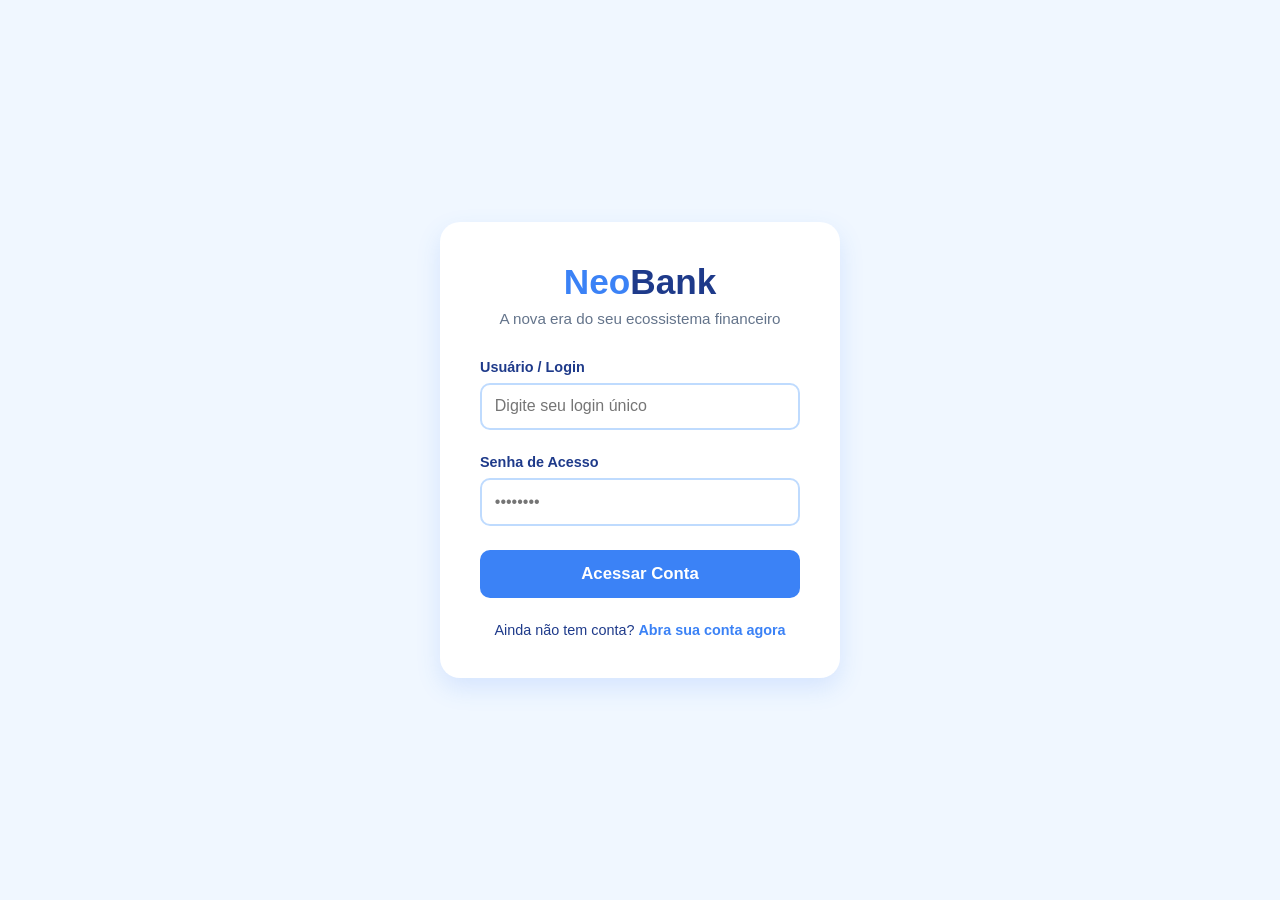
==== frontend/index.html @ 08e829f9 "feat:integração do cadastro com a API e orquestração de entidades" ====
<!DOCTYPE html>
<html lang="pt-BR">
<head>
    <meta charset="UTF-8">
    <meta name="viewport" content="width=device-width, initial-scale=1.0">
    <title>NeoBank - Login</title>
    <link rel="stylesheet" href="css/style.css">
    <script src="js/login.js" defer></script>
</head>
<body>
    <div class="login-container">
        <div class="brand">
            <h1>Neo<span>Bank</span></h1>
            <p>A nova era do seu ecossistema financeiro</p>
        </div>

        <div id="errorBanner" class="error-message"></div>

        <form id="loginForm" onsubmit="efetuarLogin(event)">
            <div class="form-group">
                <label for="login">Usuário / Login</label>
                <input type="text" id="login" placeholder="Digite seu login único" autocomplete="username">
            </div>

            <div class="form-group">
                <label for="senha">Senha de Acesso</label>
                <input type="password" id="senha" placeholder="••••••••" autocomplete="current-password">
            </div>

            <button type="submit" class="btn-login">Acessar Conta</button>
        </form>

        <div class="footer-links">
            <p>Ainda não tem conta? <a href="cadastro.html">Abra sua conta agora</a></p>
        </div>
    </div>
</body>
</html>
---- frontend/css/style.css ----
/* css/style.css */
:root {
    --bg-color: #f0f7ff; /* Azul céu bem claro para o fundo da página */
    --card-bg: #ffffff; /* Fundo branco para a caixinha de login */
    --text-main: #1e3a8a; /* Azul marinho para os textos e títulos */
    --text-muted: #64748b; /* Cinza azulado para textos secundários */
    --primary-blue: #3b82f6; /* Azul vibrante e amigável para o botão */
    --hover-blue: #2563eb; /* Azul um pouco mais escuro para quando passar o mouse */
    --input-border: #bfdbfe; /* Bordinha azul clara nos campos de digitar */
    --error-red: #ef4444; /* Vermelho padrão para mensagens de erro */
}

* {
    box-sizing: border-box;
    margin: 0;
    padding: 0;
    font-family: 'Segoe UI', Tahoma, Geneva, Verdana, sans-serif;
}

body {
    background-color: var(--bg-color);
    color: var(--text-main);
    height: 100vh;
    display: flex;
    justify-content: center;
    align-items: center;
}

.login-container {
    background-color: var(--card-bg);
    padding: 2.5rem;
    /* Bordas bem redondinhas deixam o visual mais descontraído */
    border-radius: 20px; 
    /* Sombra azulada e difusa para descolar a caixa do fundo */
    box-shadow: 0 10px 25px rgba(59, 130, 246, 0.15); 
    width: 100%;
    max-width: 400px;
}

.brand { 
    text-align: center; 
    margin-bottom: 2rem; 
}

.brand h1 { 
    font-size: 2.2rem; 
    font-weight: 700; 
    color: var(--primary-blue); 
}

.brand h1 span { 
    color: var(--text-main); 
}

.brand p { 
    color: var(--text-muted); 
    font-size: 0.95rem; 
    margin-top: 0.5rem; 
}

.form-group { 
    margin-bottom: 1.5rem; 
}

.form-group label { 
    display: block; 
    margin-bottom: 0.5rem; 
    color: var(--text-main); 
    font-size: 0.9rem; 
    font-weight: 600; 
}

.form-group input { 
    width: 100%; 
    padding: 0.8rem; 
    border: 2px solid var(--input-border); 
    border-radius: 10px; 
    font-size: 1rem; 
    color: var(--text-main);
    transition: border-color 0.3s ease;
}

.form-group input:focus { 
    outline: none; 
    border-color: var(--primary-blue); 
}

.form-group input.invalid { 
    border-color: var(--error-red); 
}

.error-message { 
    background-color: #fef2f2; 
    border-left: 4px solid var(--error-red); 
    color: var(--error-red); 
    padding: 0.75rem; 
    border-radius: 6px; 
    font-size: 0.85rem; 
    margin-bottom: 1.5rem; 
    display: none; 
}

.btn-login { 
    width: 100%; 
    padding: 0.9rem; 
    background-color: var(--primary-blue); 
    color: white; 
    border: none; 
    border-radius: 10px; 
    font-size: 1.05rem; 
    font-weight: 600; 
    cursor: pointer; 
    transition: background-color 0.3s, transform 0.1s; 
}

.btn-login:hover { 
    background-color: var(--hover-blue); 
    transform: translateY(-2px); 
}

.footer-links { 
    text-align: center; 
    margin-top: 1.5rem; 
    font-size: 0.9rem; 
}

.footer-links a { 
    color: var(--primary-blue); 
    text-decoration: none; 
    font-weight: 600; 
}

.footer-links a:hover { 
    text-decoration: underline; 
}
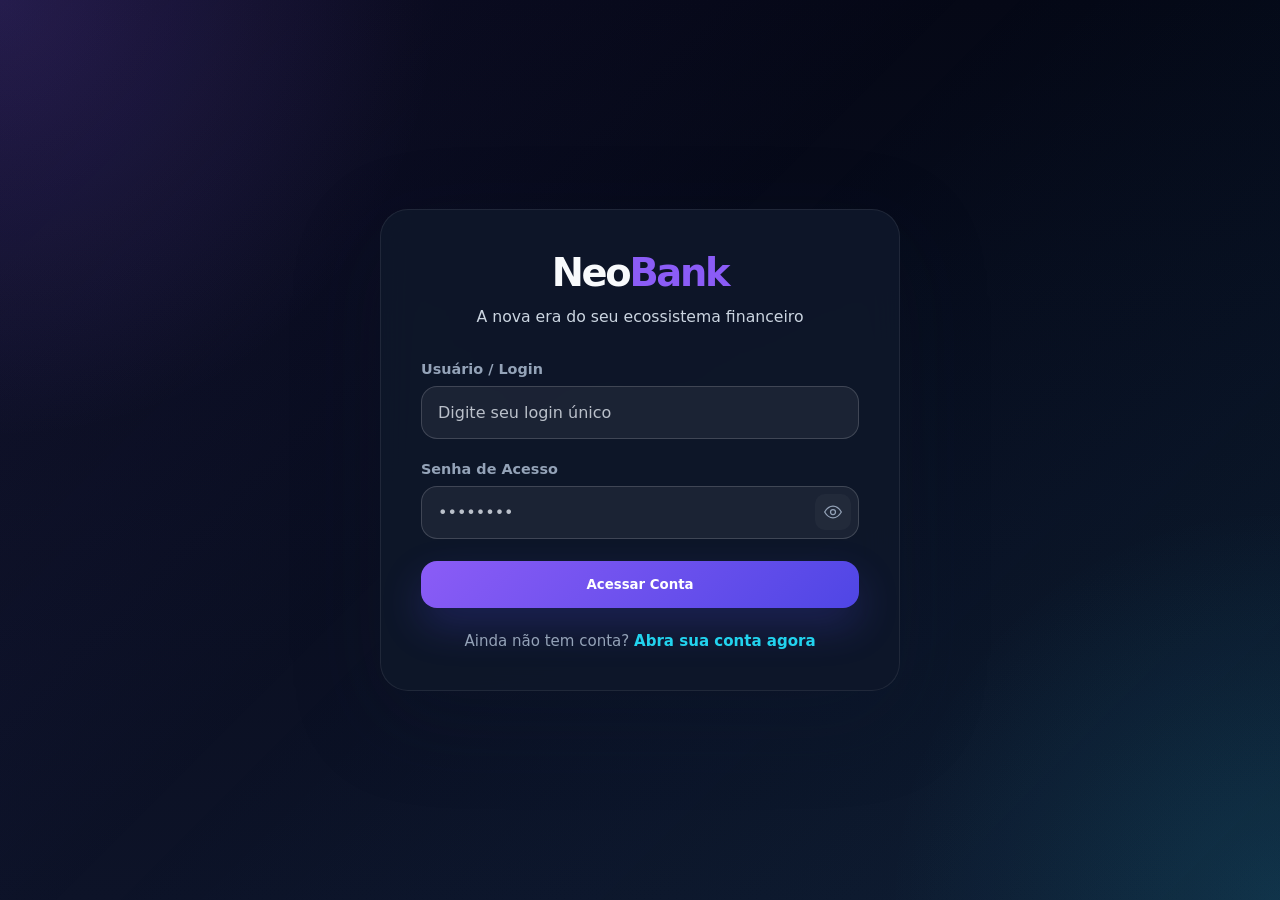
==== commit 059886aa: "-m feat "Atualizações no front-end básico"" ====
--- a/frontend/index.html
+++ b/frontend/index.html
@@ -24,7 +24,15 @@
 
             <div class="form-group">
                 <label for="senha">Senha de Acesso</label>
-                <input type="password" id="senha" placeholder="••••••••" autocomplete="current-password">
+                <div class="password-wrapper">
+                    <input type="password" id="senha" placeholder="••••••••" autocomplete="current-password">
+                    <button type="button" class="toggle-password" aria-label="Mostrar senha">
+                        <svg width="20" height="20" viewBox="0 0 24 24" fill="none" xmlns="http://www.w3.org/2000/svg">
+                            <path d="M2 12s4-7 10-7 10 7 10 7-4 7-10 7S2 12 2 12z" stroke="currentColor" stroke-width="1.5" stroke-linecap="round" stroke-linejoin="round"></path>
+                            <circle cx="12" cy="12" r="3" stroke="currentColor" stroke-width="1.5" stroke-linecap="round" stroke-linejoin="round"></circle>
+                        </svg>
+                    </button>
+                </div>
             </div>
 
             <button type="submit" class="btn-login">Acessar Conta</button>
--- a/frontend/css/style.css
+++ b/frontend/css/style.css
@@ -1,135 +1,456 @@
-/* css/style.css */
 :root {
-    --bg-color: #f0f7ff; /* Azul céu bem claro para o fundo da página */
-    --card-bg: #ffffff; /* Fundo branco para a caixinha de login */
-    --text-main: #1e3a8a; /* Azul marinho para os textos e títulos */
-    --text-muted: #64748b; /* Cinza azulado para textos secundários */
-    --primary-blue: #3b82f6; /* Azul vibrante e amigável para o botão */
-    --hover-blue: #2563eb; /* Azul um pouco mais escuro para quando passar o mouse */
-    --input-border: #bfdbfe; /* Bordinha azul clara nos campos de digitar */
-    --error-red: #ef4444; /* Vermelho padrão para mensagens de erro */
+    --bg-dark: #080b1a;
+    --bg-panel: rgba(15, 23, 42, 0.92);
+    --bg-card: rgba(255, 255, 255, 0.08);
+    --bg-card-solid: #0f172a;
+    --text-main: #eef2ff;
+    --text-muted: #cbd5e1;
+    --text-soft: #94a3b8;
+    --primary-purple: #8b5cf6;
+    --primary-blue: #4f46e5;
+    --accent: #22d3ee;
+    --hover-purple: #7c3aed;
+    --border: rgba(255, 255, 255, 0.12);
+    --input-bg: rgba(255, 255, 255, 0.06);
+    --input-border: rgba(255, 255, 255, 0.16);
+    --error-red: #f87171;
+    --success-green: #34d399;
 }
 
 * {
     box-sizing: border-box;
     margin: 0;
     padding: 0;
-    font-family: 'Segoe UI', Tahoma, Geneva, Verdana, sans-serif;
+}
+
+html {
+    scroll-behavior: smooth;
 }
 
 body {
-    background-color: var(--bg-color);
+    min-height: 100vh;
+    font-family: 'Segoe UI', 'Inter', system-ui, sans-serif;
+    background: radial-gradient(circle at top left, rgba(139, 92, 246, 0.18), transparent 28%),
+                radial-gradient(circle at bottom right, rgba(34, 211, 238, 0.12), transparent 25%),
+                linear-gradient(180deg, #050816 0%, #0d1328 100%);
     color: var(--text-main);
-    height: 100vh;
     display: flex;
     justify-content: center;
     align-items: center;
-}
-
-.login-container {
-    background-color: var(--card-bg);
+    padding: 2rem;
+}
+
+body::before {
+    content: '';
+    position: fixed;
+    inset: 0;
+    background: linear-gradient(135deg, rgba(139, 92, 246, 0.08), transparent 45%, rgba(34, 211, 238, 0.06));
+    pointer-events: none;
+}
+
+a { color: inherit; }
+
+button, input, select {
+    font-family: inherit;
+}
+
+.login-container,
+.dashboard-container,
+.register-container {
+    width: 100%;
+    max-width: 520px;
+    background: rgba(15, 23, 42, 0.92);
+    border: 1px solid rgba(255, 255, 255, 0.08);
+    border-radius: 28px;
+    box-shadow: 0 28px 90px rgba(15, 23, 42, 0.22);
+    backdrop-filter: blur(18px);
     padding: 2.5rem;
-    /* Bordas bem redondinhas deixam o visual mais descontraído */
-    border-radius: 20px; 
-    /* Sombra azulada e difusa para descolar a caixa do fundo */
-    box-shadow: 0 10px 25px rgba(59, 130, 246, 0.15); 
+    position: relative;
+    z-index: 1;
+}
+
+.dashboard-body {
     width: 100%;
-    max-width: 400px;
-}
-
-.brand { 
-    text-align: center; 
-    margin-bottom: 2rem; 
-}
-
-.brand h1 { 
-    font-size: 2.2rem; 
-    font-weight: 700; 
-    color: var(--primary-blue); 
-}
-
-.brand h1 span { 
-    color: var(--text-main); 
-}
-
-.brand p { 
-    color: var(--text-muted); 
-    font-size: 0.95rem; 
-    margin-top: 0.5rem; 
-}
-
-.form-group { 
-    margin-bottom: 1.5rem; 
-}
-
-.form-group label { 
-    display: block; 
-    margin-bottom: 0.5rem; 
-    color: var(--text-main); 
-    font-size: 0.9rem; 
-    font-weight: 600; 
-}
-
-.form-group input { 
-    width: 100%; 
-    padding: 0.8rem; 
-    border: 2px solid var(--input-border); 
-    border-radius: 10px; 
-    font-size: 1rem; 
+}
+
+.brand {
+    text-align: center;
+    margin-bottom: 2rem;
+}
+
+.brand h1 {
+    font-size: clamp(2rem, 3vw, 2.8rem);
+    letter-spacing: -0.06em;
+    margin-bottom: 0.55rem;
+    color: #f8fafc;
+}
+
+.brand h1 span {
+    color: var(--primary-purple);
+}
+
+.brand p {
+    color: var(--text-muted);
+    font-size: 0.98rem;
+    line-height: 1.6;
+}
+
+.form-group {
+    margin-bottom: 1.4rem;
+}
+
+.form-group label {
+    display: block;
+    margin-bottom: 0.55rem;
+    color: var(--text-soft);
+    font-size: 0.9rem;
+    font-weight: 600;
+}
+
+.form-group input,
+.form-group select {
+    width: 100%;
+    padding: 1rem 1rem;
+    border-radius: 16px;
+    border: 1px solid var(--input-border);
+    background: var(--input-bg);
     color: var(--text-main);
-    transition: border-color 0.3s ease;
-}
-
-.form-group input:focus { 
-    outline: none; 
-    border-color: var(--primary-blue); 
-}
-
-.form-group input.invalid { 
-    border-color: var(--error-red); 
-}
-
-.error-message { 
-    background-color: #fef2f2; 
-    border-left: 4px solid var(--error-red); 
-    color: var(--error-red); 
-    padding: 0.75rem; 
-    border-radius: 6px; 
-    font-size: 0.85rem; 
-    margin-bottom: 1.5rem; 
-    display: none; 
-}
-
-.btn-login { 
-    width: 100%; 
-    padding: 0.9rem; 
-    background-color: var(--primary-blue); 
-    color: white; 
-    border: none; 
-    border-radius: 10px; 
-    font-size: 1.05rem; 
-    font-weight: 600; 
-    cursor: pointer; 
-    transition: background-color 0.3s, transform 0.1s; 
-}
-
-.btn-login:hover { 
-    background-color: var(--hover-blue); 
-    transform: translateY(-2px); 
-}
-
-.footer-links { 
-    text-align: center; 
-    margin-top: 1.5rem; 
-    font-size: 0.9rem; 
-}
-
-.footer-links a { 
-    color: var(--primary-blue); 
-    text-decoration: none; 
-    font-weight: 600; 
-}
-
-.footer-links a:hover { 
-    text-decoration: underline; 
-}+    font-size: 1rem;
+    outline: none;
+    transition: border-color 0.25s ease, transform 0.25s ease, background-color 0.25s ease;
+}
+
+.form-group input::placeholder,
+.form-group select::placeholder {
+    color: rgba(226, 232, 240, 0.8);
+}
+
+.form-group input:hover,
+.form-group select:hover,
+.form-group input:focus,
+.form-group select:focus {
+    border-color: rgba(139, 92, 246, 0.6);
+    background: rgba(255, 255, 255, 0.1);
+    transform: translateY(-1px);
+}
+
+.form-group select {
+    appearance: none;
+}
+
+/* Password toggle */
+.password-wrapper {
+    position: relative;
+}
+.password-wrapper input {
+    padding-right: 3.4rem;
+}
+.toggle-password {
+    position: absolute;
+    right: 8px;
+    top: 50%;
+    transform: translateY(-50%);
+    height: 36px;
+    width: 36px;
+    border-radius: 10px;
+    border: none;
+    background: rgba(255,255,255,0.03);
+    display: inline-flex;
+    align-items: center;
+    justify-content: center;
+    cursor: pointer;
+    color: var(--text-soft);
+}
+.toggle-password:hover { background: rgba(255,255,255,0.06); color: var(--accent); }
+.toggle-password svg { display: block; }
+.toggle-password.visible { color: var(--accent); }
+
+/* Improved select appearance */
+.form-group select {
+    background-image: url('data:image/svg+xml;utf8,<svg xmlns="http://www.w3.org/2000/svg" width="18" height="18" viewBox="0 0 24 24"><path fill="%23ffffff" d="M7 10l5 5 5-5z"/></svg>');
+    background-repeat: no-repeat;
+    background-position: right 12px center;
+    padding-right: 3rem;
+}
+.form-group select:disabled { opacity: 0.6; }
+.form-group select option[hidden] { color: var(--text-soft); }
+
+/* Melhorar contraste das opções do select quando o navegador usa fundo claro */
+.form-group select option {
+    color: #0f172a; /* texto escuro sobre fundo claro do dropdown nativo */
+    background: #ffffff;
+}
+.form-group select option[value=""] {
+    color: var(--text-soft);
+}
+
+button:disabled,
+.btn-login:disabled {
+    opacity: 0.65;
+    cursor: not-allowed;
+    transform: none;
+}
+
+.error-message {
+    background-color: rgba(248, 113, 113, 0.16);
+    border-left: 4px solid var(--error-red);
+    color: #fecaca;
+    padding: 1rem 1rem;
+    border-radius: 14px;
+    font-size: 0.95rem;
+    margin-bottom: 1.5rem;
+    display: none;
+}
+
+.btn-login,
+.btn-sair,
+.btn-acao {
+    border: none;
+    border-radius: 16px;
+    font-weight: 700;
+    cursor: pointer;
+    transition: transform 0.25s ease, filter 0.25s ease, box-shadow 0.25s ease;
+}
+
+.btn-login {
+    width: 100%;
+    padding: 1rem 1.2rem;
+    background: linear-gradient(135deg, var(--primary-purple), var(--primary-blue));
+    color: #fff;
+    box-shadow: 0 18px 40px rgba(79, 70, 229, 0.24);
+}
+
+.btn-login:hover {
+    transform: translateY(-2px);
+    filter: brightness(1.05);
+}
+
+.footer-links {
+    text-align: center;
+    margin-top: 1.5rem;
+    font-size: 0.94rem;
+    color: var(--text-soft);
+}
+
+.footer-links a {
+    color: var(--accent);
+    text-decoration: none;
+    font-weight: 700;
+}
+
+.footer-links a:hover {
+    text-decoration: underline;
+}
+
+.dashboard-container {
+    max-width: 900px;
+    padding: 2rem;
+    display: grid;
+    gap: 1.75rem;
+}
+
+.dashboard-grid {
+    display: grid;
+    gap: 1.75rem;
+}
+
+.dash-chip {
+    display: inline-flex;
+    align-items: center;
+    justify-content: center;
+    gap: 0.5rem;
+    padding: 0.6rem 0.9rem;
+    border-radius: 999px;
+    background: rgba(99, 102, 241, 0.16);
+    color: #dbeafe;
+    font-size: 0.85rem;
+    font-weight: 700;
+    letter-spacing: 0.02em;
+    margin-bottom: 0.95rem;
+}
+
+.dash-header {
+    display: flex;
+    justify-content: space-between;
+    align-items: center;
+    gap: 1rem;
+    padding: 1.25rem 1.5rem;
+    border-radius: 24px;
+    background: rgba(255, 255, 255, 0.06);
+    border: 1px solid rgba(255, 255, 255, 0.08);
+}
+
+.boas-vindas {
+    color: var(--text-soft);
+    font-size: 0.95rem;
+    margin-bottom: 0.35rem;
+}
+
+.nome-usuario {
+    color: #f8fafc;
+    font-size: clamp(1.75rem, 2.6vw, 2.4rem);
+    margin: 0;
+}
+
+.btn-sair {
+    padding: 0.9rem 1.2rem;
+    background: rgba(255, 255, 255, 0.06);
+    color: var(--text-main);
+    border: 1px solid rgba(255, 255, 255, 0.14);
+}
+
+.btn-sair:hover {
+    transform: translateY(-1px);
+    background: rgba(139, 92, 246, 0.18);
+    color: #f8fafc;
+}
+
+.card-saldo {
+    padding: 2rem;
+    border-radius: 28px;
+    background: linear-gradient(135deg, rgba(139, 92, 246, 0.18), rgba(15, 23, 42, 0.95));
+    border: 1px solid rgba(255, 255, 255, 0.08);
+    box-shadow: 0 24px 70px rgba(15, 23, 42, 0.24);
+    position: relative;
+    overflow: hidden;
+}
+
+.card-saldo::before {
+    content: '';
+    position: absolute;
+    inset: -40% auto auto -40%;
+    width: 280px;
+    height: 280px;
+    background: rgba(99, 102, 241, 0.18);
+    border-radius: 50%;
+}
+
+.card-saldo * {
+    position: relative;
+    z-index: 1;
+}
+
+.card-saldo p {
+    color: var(--text-soft);
+    font-size: 0.95rem;
+    margin-bottom: 0.9rem;
+    font-weight: 600;
+}
+
+.card-saldo h1 {
+    color: #fff;
+    font-size: clamp(2.8rem, 4vw, 3.5rem);
+    margin: 0;
+    letter-spacing: -0.05em;
+}
+
+.info-conta {
+    color: var(--text-soft);
+    font-size: 0.95rem;
+    margin-top: 1rem;
+}
+
+.acoes-banco {
+    display: grid;
+    grid-template-columns: repeat(3, minmax(0, 1fr));
+    gap: 1rem;
+}
+
+.btn-acao {
+    background: rgba(255, 255, 255, 0.08);
+    color: #f8fafc;
+    padding: 1rem;
+    min-height: 72px;
+    display: flex;
+    align-items: center;
+    justify-content: center;
+    box-shadow: inset 0 0 0 1px rgba(255, 255, 255, 0.06);
+}
+
+.btn-acao:hover {
+    transform: translateY(-2px);
+    background: rgba(139, 92, 246, 0.22);
+}
+
+.extrato-container {
+    padding: 1.75rem;
+    border-radius: 28px;
+    background: rgba(255, 255, 255, 0.04);
+    border: 1px solid rgba(255, 255, 255, 0.08);
+}
+
+.extrato-container h3 {
+    margin: 0 0 1.25rem;
+    font-size: 1.15rem;
+    color: #f8fafc;
+}
+
+.lista-extrato {
+    list-style: none;
+    display: grid;
+    gap: 0.75rem;
+}
+
+.lista-extrato li {
+    display: flex;
+    justify-content: space-between;
+    align-items: center;
+    padding: 1rem 1.25rem;
+    border-radius: 18px;
+    background: rgba(255, 255, 255, 0.06);
+    border: 1px solid rgba(255, 255, 255, 0.08);
+    color: #e2e8f0;
+}
+
+.lista-extrato li span {
+    color: var(--text-soft);
+    font-weight: 600;
+}
+
+.lista-extrato li strong {
+    color: #fff;
+}
+
+@media (max-width: 760px) {
+    body {
+        padding: 1rem;
+    }
+
+    .login-container,
+    .dashboard-container,
+    .register-container {
+        max-width: 100%;
+        padding: 1.75rem;
+    }
+
+    .dash-header {
+        flex-direction: column;
+        align-items: stretch;
+    }
+
+    .acoes-banco {
+        grid-template-columns: 1fr;
+    }
+}
+
+@media (max-width: 480px) {
+    .brand h1 {
+        font-size: 2.2rem;
+    }
+
+    .form-group input,
+    .form-group select,
+    .btn-login,
+    .btn-sair,
+    .btn-acao {
+        border-radius: 14px;
+    }
+
+    .card-saldo {
+        padding: 1.6rem;
+    }
+
+    .extrato-container {
+        padding: 1.3rem;
+    }
+}
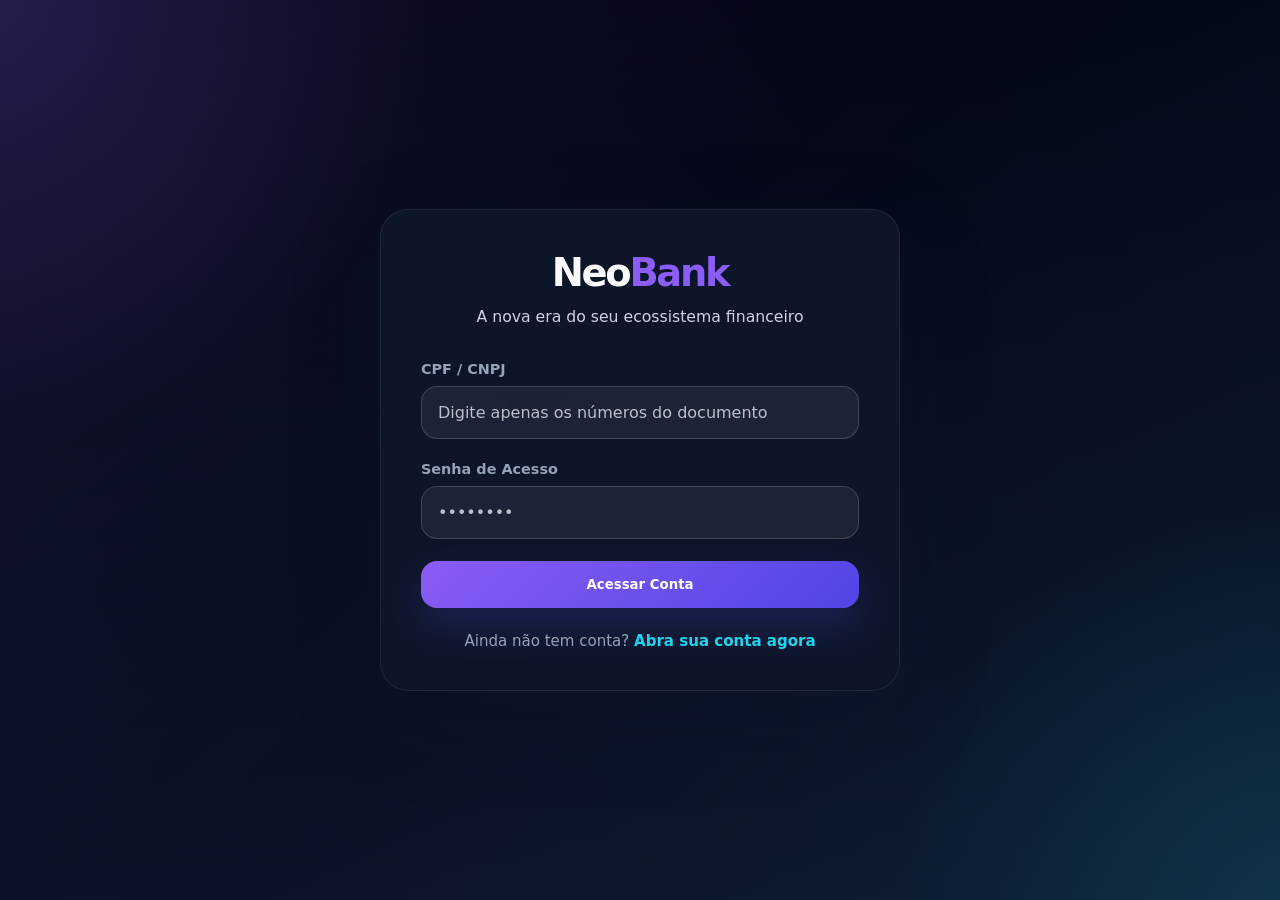
==== commit 8bb8e6fd: "fea:Refatoração do Front-end e aprimorando funcionalidades do JavaScript" ====
--- a/frontend/index.html
+++ b/frontend/index.html
@@ -18,21 +18,13 @@
 
         <form id="loginForm" onsubmit="efetuarLogin(event)">
             <div class="form-group">
-                <label for="login">Usuário / Login</label>
-                <input type="text" id="login" placeholder="Digite seu login único" autocomplete="username">
+                <label for="login">CPF / CNPJ</label>
+                <input type="text" id="login" placeholder="Digite apenas os números do documento" autocomplete="username">
             </div>
 
             <div class="form-group">
                 <label for="senha">Senha de Acesso</label>
-                <div class="password-wrapper">
-                    <input type="password" id="senha" placeholder="••••••••" autocomplete="current-password">
-                    <button type="button" class="toggle-password" aria-label="Mostrar senha">
-                        <svg width="20" height="20" viewBox="0 0 24 24" fill="none" xmlns="http://www.w3.org/2000/svg">
-                            <path d="M2 12s4-7 10-7 10 7 10 7-4 7-10 7S2 12 2 12z" stroke="currentColor" stroke-width="1.5" stroke-linecap="round" stroke-linejoin="round"></path>
-                            <circle cx="12" cy="12" r="3" stroke="currentColor" stroke-width="1.5" stroke-linecap="round" stroke-linejoin="round"></circle>
-                        </svg>
-                    </button>
-                </div>
+                <input type="password" id="senha" placeholder="••••••••" autocomplete="current-password">
             </div>
 
             <button type="submit" class="btn-login">Acessar Conta</button>
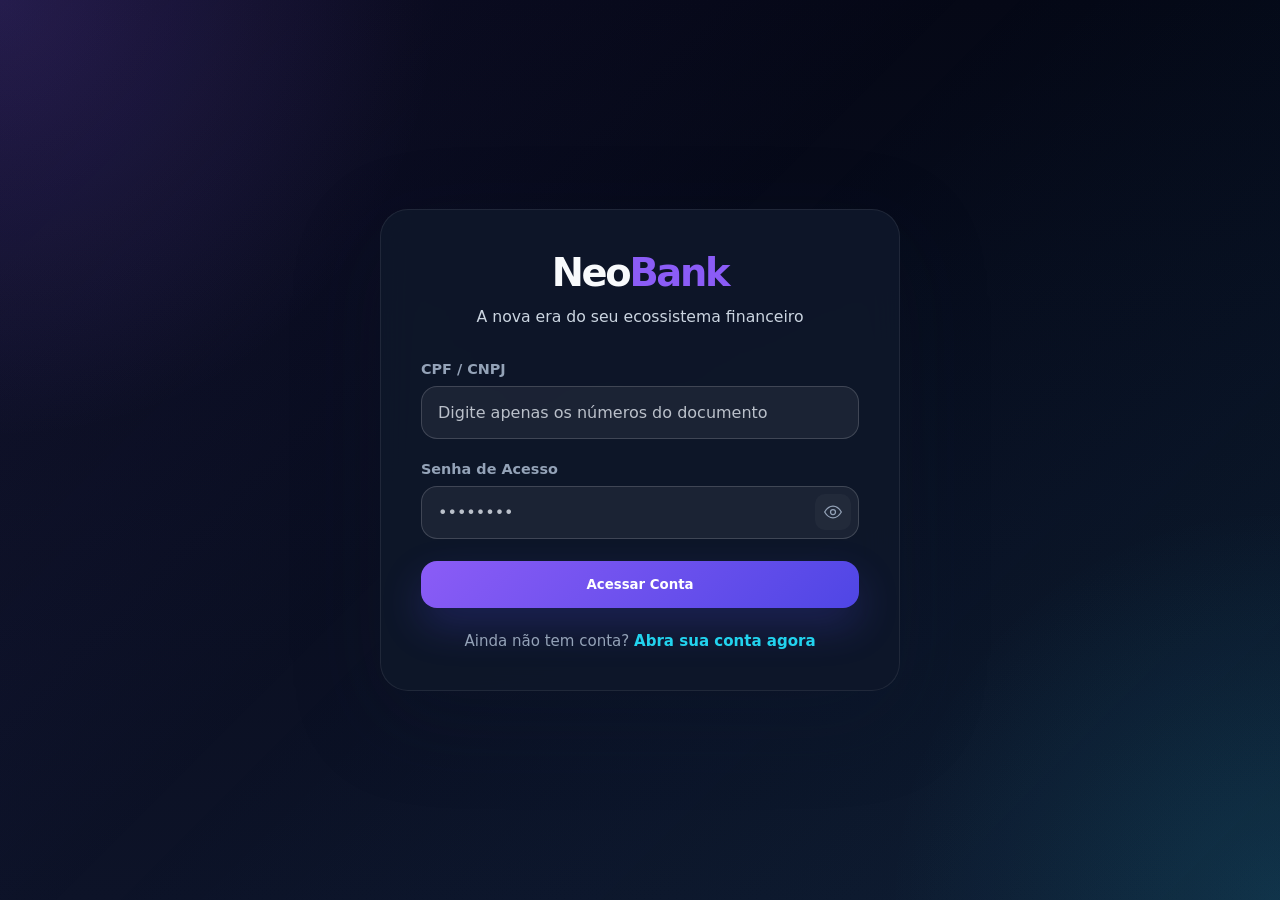
==== commit 086994c4: "Merge branch 'main' into Ícaro-Souza" ====
--- a/frontend/index.html
+++ b/frontend/index.html
@@ -24,7 +24,15 @@
 
             <div class="form-group">
                 <label for="senha">Senha de Acesso</label>
-                <input type="password" id="senha" placeholder="••••••••" autocomplete="current-password">
+                <div class="password-wrapper">
+                    <input type="password" id="senha" placeholder="••••••••" autocomplete="current-password">
+                    <button type="button" class="toggle-password" aria-label="Mostrar senha">
+                        <svg width="20" height="20" viewBox="0 0 24 24" fill="none" xmlns="http://www.w3.org/2000/svg">
+                            <path d="M2 12s4-7 10-7 10 7 10 7-4 7-10 7S2 12 2 12z" stroke="currentColor" stroke-width="1.5" stroke-linecap="round" stroke-linejoin="round"></path>
+                            <circle cx="12" cy="12" r="3" stroke="currentColor" stroke-width="1.5" stroke-linecap="round" stroke-linejoin="round"></circle>
+                        </svg>
+                    </button>
+                </div>
             </div>
 
             <button type="submit" class="btn-login">Acessar Conta</button>
